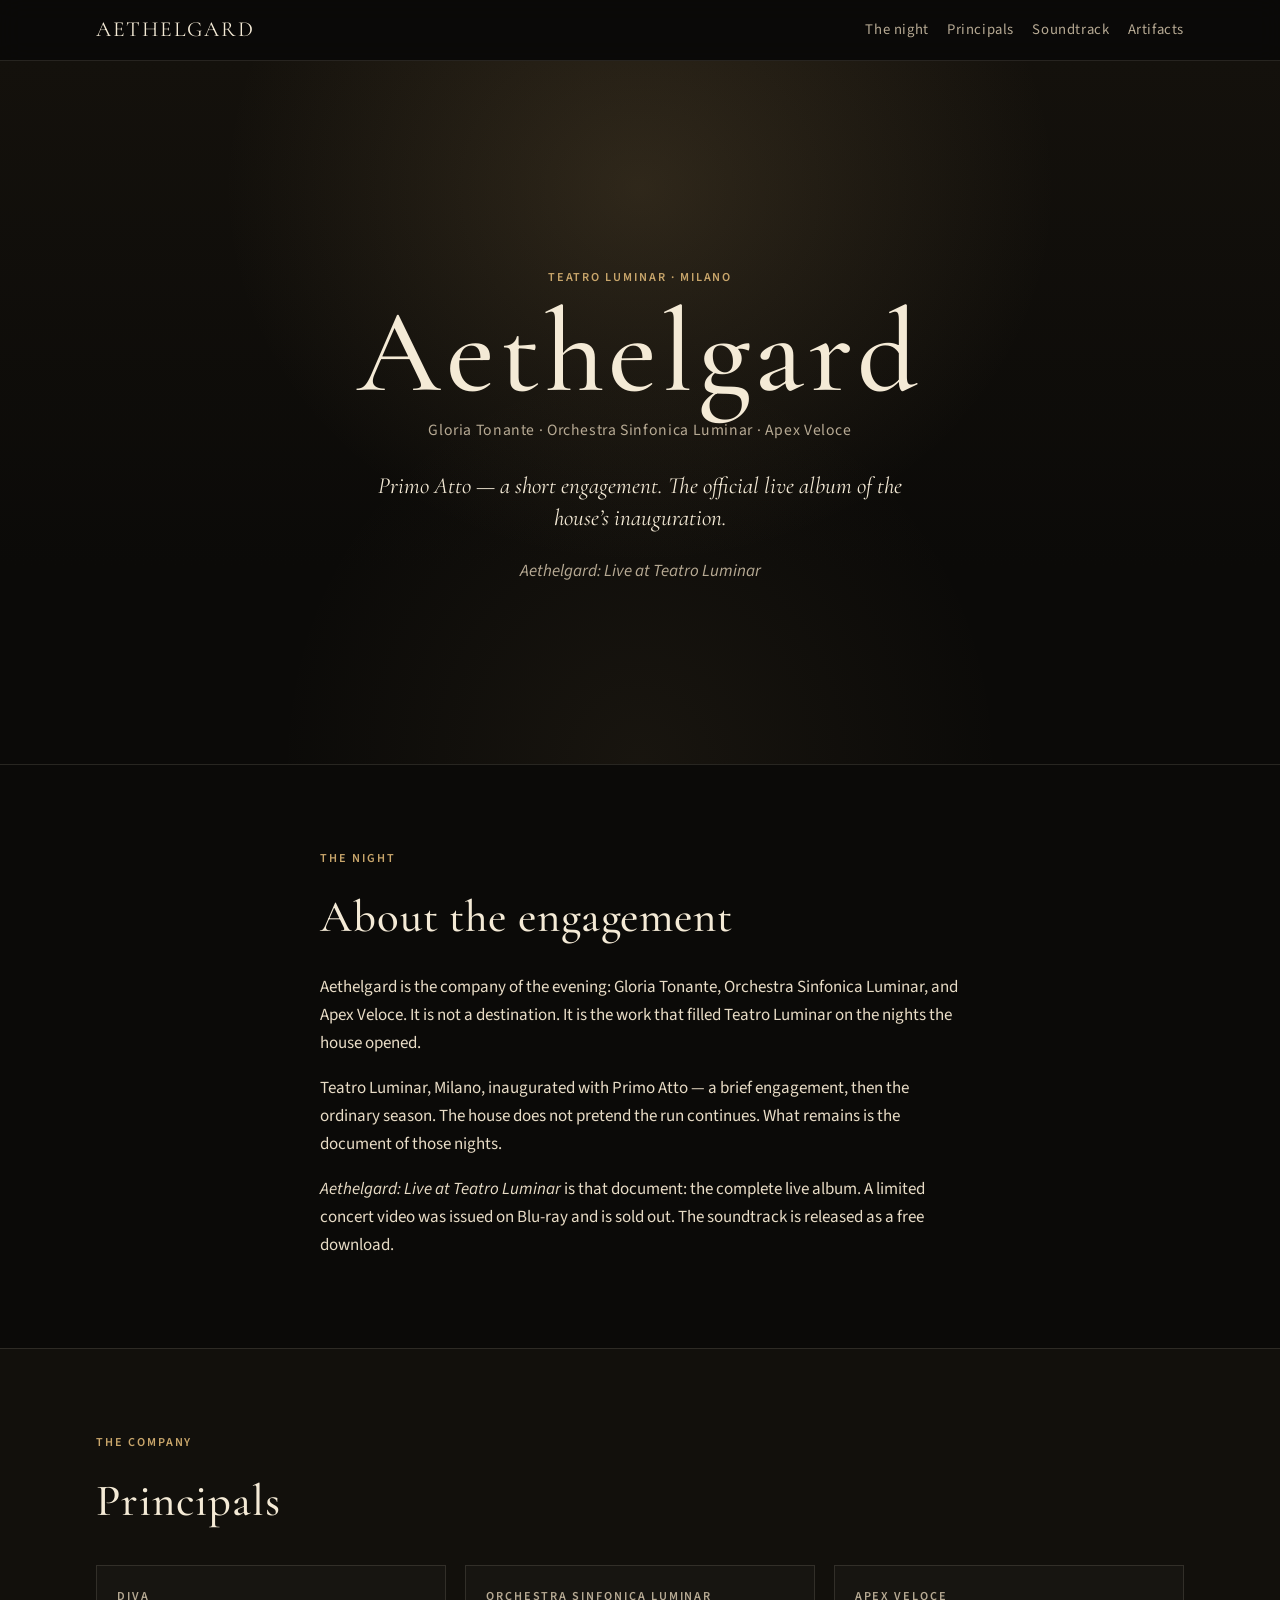
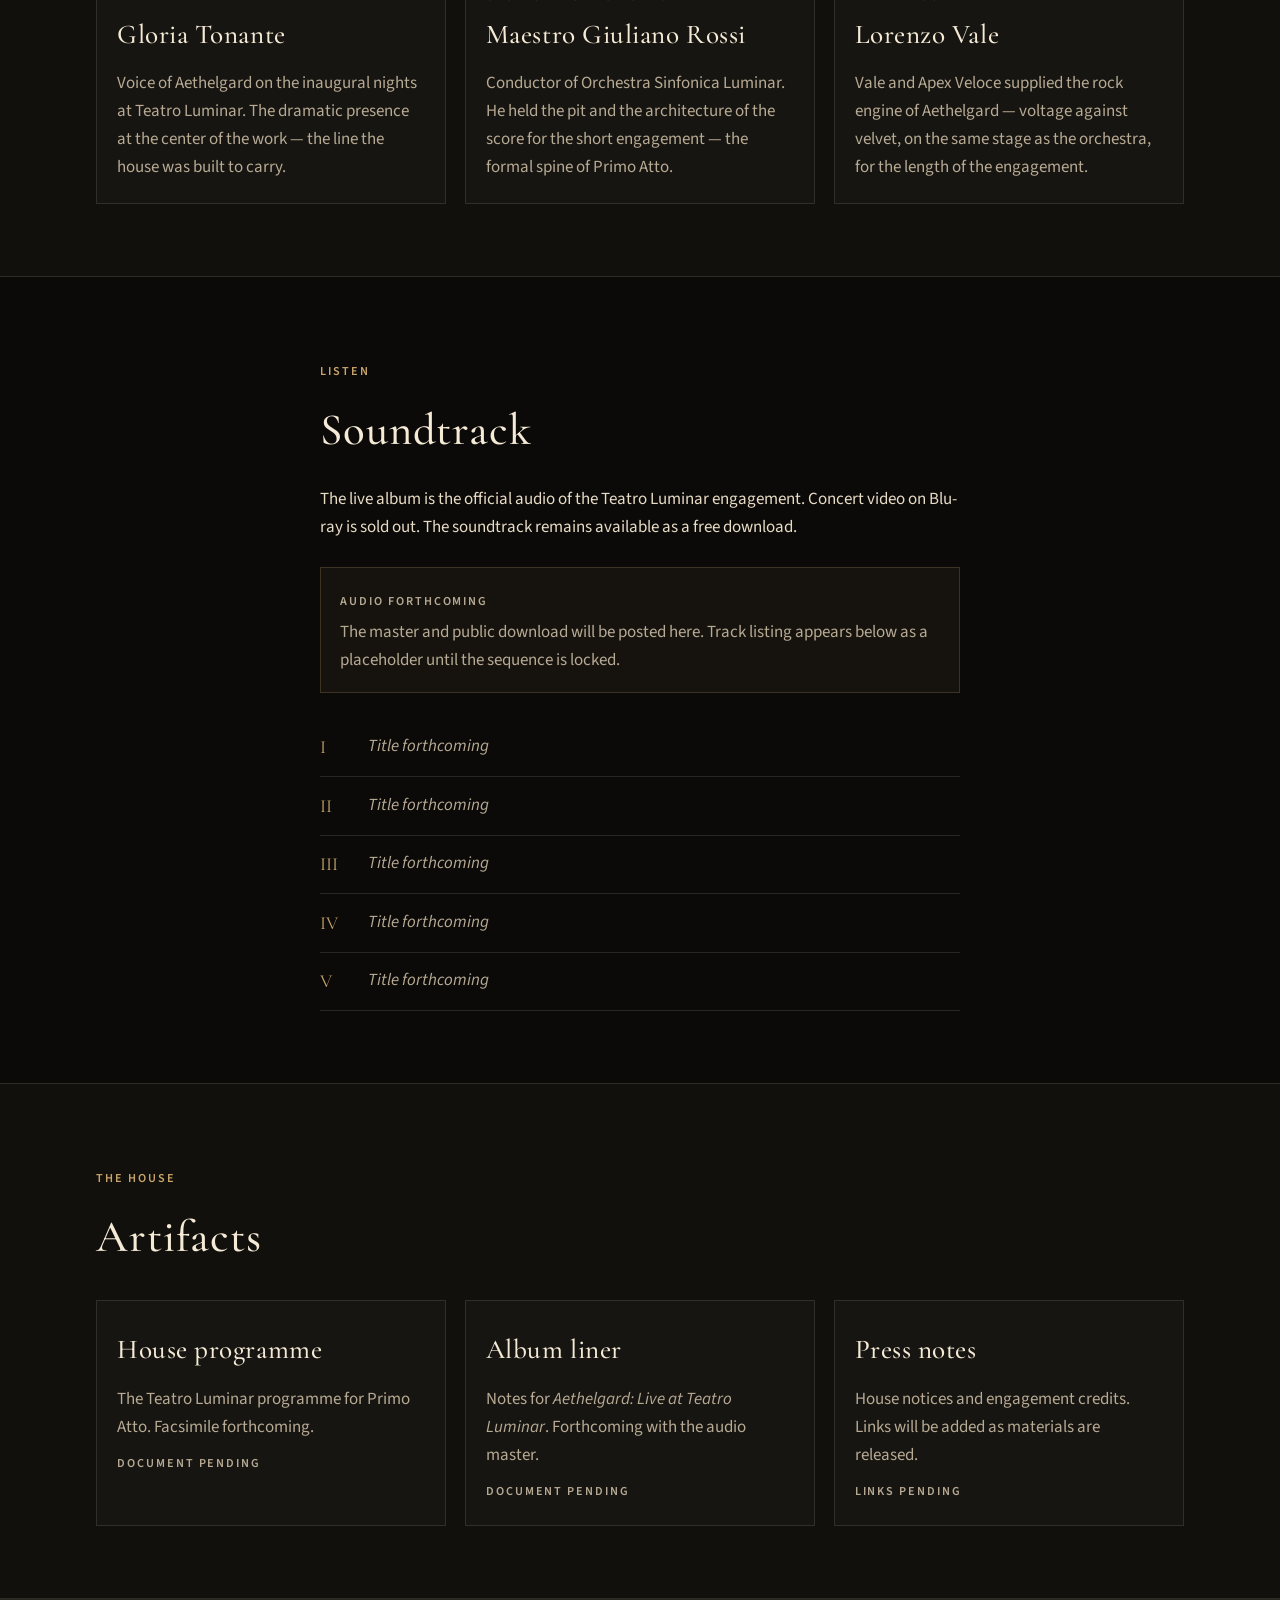
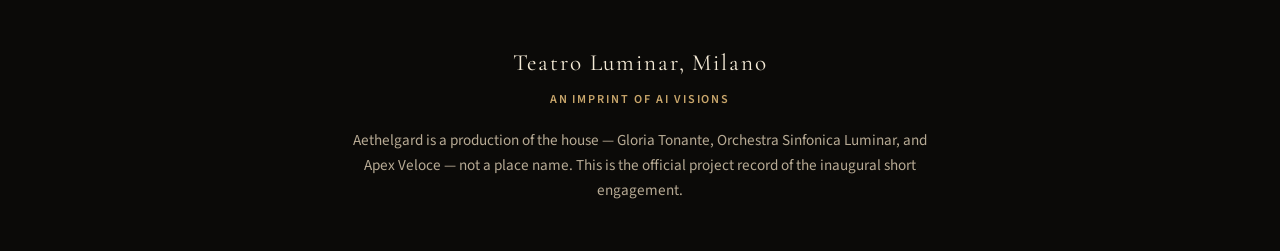
==== index.html @ 2eb3fdb1 "Add GitHub Pages stub for Aethelgard at Teatro Luminar. One-page static house site with hero, engage" ====
<!DOCTYPE html>
<html lang="en">
  <head>
    <meta charset="utf-8" />
    <meta name="viewport" content="width=device-width, initial-scale=1" />
    <title>Aethelgard — Live at Teatro Luminar</title>
    <meta
      name="description"
      content="Aethelgard: Live at Teatro Luminar, Milano. Official record of the inaugural short engagement — Gloria Tonante, Orchestra Sinfonica Luminar, and Apex Veloce."
    />
    <meta name="theme-color" content="#0b0a08" />
    <link rel="icon" href="favicon.svg" type="image/svg+xml" />
    <link rel="canonical" href="https://jrk123k.github.io/aethelgard-site/" />
    <meta property="og:title" content="Aethelgard — Live at Teatro Luminar" />
    <meta
      property="og:description"
      content="The official live album of a short engagement at Teatro Luminar, Milano. Primo Atto."
    />
    <meta property="og:type" content="website" />
    <meta property="og:url" content="https://jrk123k.github.io/aethelgard-site/" />
    <link rel="preconnect" href="https://fonts.googleapis.com" />
    <link rel="preconnect" href="https://fonts.gstatic.com" crossorigin />
    <link
      href="https://fonts.googleapis.com/css2?family=Cormorant+Garamond:ital,wght@0,400;0,500;0,600;0,700;1,400;1,500&family=Source+Sans+3:ital,wght@0,400;0,500;0,600;1,400&display=swap"
      rel="stylesheet"
    />
    <link rel="stylesheet" href="styles.css" />
  </head>
  <body>
    <a class="skip-link" href="#main">Skip to content</a>

    <header class="site-header">
      <div class="wrap header-inner">
        <a class="mark" href="#top">Aethelgard</a>
        <nav class="nav" aria-label="Primary">
          <a href="#about">The night</a>
          <a href="#principals">Principals</a>
          <a href="#soundtrack">Soundtrack</a>
          <a href="#artifacts">Artifacts</a>
        </nav>
      </div>
    </header>

    <main id="main">
      <section class="hero" id="top" aria-labelledby="hero-title">
        <div class="hero-glow" aria-hidden="true"></div>
        <div class="wrap hero-inner">
          <p class="eyebrow">Teatro Luminar · Milano</p>
          <h1 id="hero-title">Aethelgard</h1>
          <p class="hero-line">Gloria Tonante · Orchestra Sinfonica Luminar · Apex Veloce</p>
          <p class="hero-tag">
            Primo Atto — a short engagement. The official live album of the house’s
            inauguration.
          </p>
          <p class="hero-album"><cite>Aethelgard: Live at Teatro Luminar</cite></p>
        </div>
      </section>

      <section class="section" id="about" aria-labelledby="about-title">
        <div class="wrap narrow">
          <p class="section-kicker">The night</p>
          <h2 id="about-title">About the engagement</h2>
          <div class="prose">
            <p>
              Aethelgard is the company of the evening: Gloria Tonante, Orchestra
              Sinfonica Luminar, and Apex Veloce. It is not a destination. It is
              the work that filled Teatro Luminar on the nights the house opened.
            </p>
            <p>
              Teatro Luminar, Milano, inaugurated with Primo Atto — a brief
              engagement, then the ordinary season. The house does not pretend
              the run continues. What remains is the document of those nights.
            </p>
            <p>
              <cite>Aethelgard: Live at Teatro Luminar</cite> is that document:
              the complete live album. A limited concert video was issued on
              Blu-ray and is sold out. The soundtrack is released as a free
              download.
            </p>
          </div>
        </div>
      </section>

      <section class="section section-alt" id="principals" aria-labelledby="principals-title">
        <div class="wrap">
          <p class="section-kicker">The company</p>
          <h2 id="principals-title">Principals</h2>
          <ul class="cards">
            <li class="card">
              <p class="card-role">Diva</p>
              <h3>Gloria Tonante</h3>
              <p>
                Voice of Aethelgard on the inaugural nights at Teatro Luminar.
                The dramatic presence at the center of the work — the line the
                house was built to carry.
              </p>
            </li>
            <li class="card">
              <p class="card-role">Orchestra Sinfonica Luminar</p>
              <h3>Maestro Giuliano Rossi</h3>
              <p>
                Conductor of Orchestra Sinfonica Luminar. He held the pit and
                the architecture of the score for the short engagement — the
                formal spine of Primo Atto.
              </p>
            </li>
            <li class="card">
              <p class="card-role">Apex Veloce</p>
              <h3>Lorenzo Vale</h3>
              <p>
                Vale and Apex Veloce supplied the rock engine of Aethelgard —
                voltage against velvet, on the same stage as the orchestra, for
                the length of the engagement.
              </p>
            </li>
          </ul>
        </div>
      </section>

      <section class="section" id="soundtrack" aria-labelledby="soundtrack-title">
        <div class="wrap narrow">
          <p class="section-kicker">Listen</p>
          <h2 id="soundtrack-title">Soundtrack</h2>
          <div class="prose">
            <p>
              The live album is the official audio of the Teatro Luminar
              engagement. Concert video on Blu-ray is sold out. The soundtrack
              remains available as a free download.
            </p>
          </div>
          <div class="notice" role="status">
            <p class="notice-label">Audio forthcoming</p>
            <p>
              The master and public download will be posted here. Track listing
              appears below as a placeholder until the sequence is locked.
            </p>
          </div>
          <ol class="tracks" aria-label="Track listing placeholder">
            <li><span>I</span> <em>Title forthcoming</em></li>
            <li><span>II</span> <em>Title forthcoming</em></li>
            <li><span>III</span> <em>Title forthcoming</em></li>
            <li><span>IV</span> <em>Title forthcoming</em></li>
            <li><span>V</span> <em>Title forthcoming</em></li>
          </ol>
        </div>
      </section>

      <section class="section section-alt" id="artifacts" aria-labelledby="artifacts-title">
        <div class="wrap">
          <p class="section-kicker">The house</p>
          <h2 id="artifacts-title">Artifacts</h2>
          <ul class="artifacts">
            <li>
              <h3>House programme</h3>
              <p>The Teatro Luminar programme for Primo Atto. Facsimile forthcoming.</p>
              <p class="pending">Document pending</p>
            </li>
            <li>
              <h3>Album liner</h3>
              <p>Notes for <cite>Aethelgard: Live at Teatro Luminar</cite>. Forthcoming with the audio master.</p>
              <p class="pending">Document pending</p>
            </li>
            <li>
              <h3>Press notes</h3>
              <p>House notices and engagement credits. Links will be added as materials are released.</p>
              <p class="pending">Links pending</p>
            </li>
          </ul>
        </div>
      </section>
    </main>

    <footer class="site-footer">
      <div class="wrap footer-inner">
        <p class="footer-house">Teatro Luminar, Milano</p>
        <p class="footer-imprint">An imprint of AI Visions</p>
        <p class="footer-note">
          Aethelgard is a production of the house — Gloria Tonante, Orchestra
          Sinfonica Luminar, and Apex Veloce — not a place name. This is the
          official project record of the inaugural short engagement.
        </p>
      </div>
    </footer>
  </body>
</html>
---- styles.css ----
:root {
  --bg: #0b0a08;
  --bg-alt: #12100c;
  --ink: #f4ead6;
  --muted: #b7aa94;
  --gold: #c9a66b;
  --gold-soft: rgba(201, 166, 107, 0.22);
  --line: rgba(244, 234, 214, 0.12);
  --max: 68rem;
  --narrow: 40rem;
}

*,
*::before,
*::after {
  box-sizing: border-box;
}

html {
  scroll-behavior: smooth;
}

body {
  margin: 0;
  background: var(--bg);
  color: var(--ink);
  font-family: "Source Sans 3", "Segoe UI", sans-serif;
  font-size: 1.0625rem;
  line-height: 1.65;
}

img {
  max-width: 100%;
}

cite {
  font-style: italic;
}

a {
  color: var(--gold);
  text-decoration-thickness: 1px;
  text-underline-offset: 0.18em;
}

a:hover {
  color: #e4c892;
}

:focus-visible {
  outline: 2px solid var(--gold);
  outline-offset: 3px;
}

.skip-link {
  position: absolute;
  left: 1rem;
  top: -3rem;
  z-index: 20;
  background: var(--gold);
  color: #1a140c;
  padding: 0.4rem 0.7rem;
  font-weight: 600;
}

.skip-link:focus {
  top: 0.75rem;
}

.wrap {
  width: min(100% - 2rem, var(--max));
  margin-inline: auto;
}

.narrow {
  width: min(100% - 2rem, var(--narrow));
}

.site-header {
  position: sticky;
  top: 0;
  z-index: 10;
  background: rgba(11, 10, 8, 0.88);
  backdrop-filter: blur(12px);
  border-bottom: 1px solid var(--line);
}

.header-inner {
  display: flex;
  align-items: center;
  justify-content: space-between;
  gap: 1rem;
  min-height: 3.75rem;
}

.mark {
  color: var(--ink);
  text-decoration: none;
  font-family: "Cormorant Garamond", "Times New Roman", serif;
  font-size: 1.35rem;
  letter-spacing: 0.08em;
  text-transform: uppercase;
}

.nav {
  display: flex;
  flex-wrap: wrap;
  gap: 0.85rem 1.15rem;
}

.nav a {
  color: var(--muted);
  text-decoration: none;
  font-size: 0.92rem;
  letter-spacing: 0.04em;
}

.nav a:hover,
.nav a:focus-visible {
  color: var(--ink);
}

.hero {
  position: relative;
  overflow: hidden;
  min-height: min(86vh, 44rem);
  display: grid;
  place-items: center;
  text-align: center;
  border-bottom: 1px solid var(--line);
  padding: 5.5rem 0 4.5rem;
}

.hero-glow {
  position: absolute;
  inset: 0;
  background:
    radial-gradient(ellipse at 50% 18%, rgba(201, 166, 107, 0.16), transparent 46%),
    radial-gradient(ellipse at 50% 100%, rgba(201, 166, 107, 0.07), transparent 40%),
    linear-gradient(180deg, #14110c 0%, var(--bg) 72%);
  pointer-events: none;
}

.hero-inner {
  position: relative;
}

.eyebrow,
.section-kicker,
.card-role,
.notice-label,
.pending,
.footer-imprint {
  color: var(--gold);
  letter-spacing: 0.16em;
  text-transform: uppercase;
  font-size: 0.76rem;
  font-weight: 600;
}

.hero h1 {
  margin: 0.55rem 0 0.7rem;
  font-family: "Cormorant Garamond", "Times New Roman", serif;
  font-weight: 500;
  font-size: clamp(3.4rem, 12vw, 7.4rem);
  line-height: 0.9;
  letter-spacing: 0.04em;
}

.hero-line {
  margin: 0;
  color: var(--muted);
  font-size: 0.98rem;
  letter-spacing: 0.04em;
}

.hero-tag {
  max-width: 34rem;
  margin: 1.6rem auto 0;
  color: var(--ink);
  font-family: "Cormorant Garamond", "Times New Roman", serif;
  font-size: 1.45rem;
  font-style: italic;
  line-height: 1.4;
}

.hero-album {
  margin: 1.4rem 0 0;
  color: var(--muted);
}

.section {
  padding: 4.5rem 0;
}

.section-alt {
  background: var(--bg-alt);
  border-block: 1px solid var(--line);
}

.section h2,
.card h3,
.artifacts h3 {
  margin: 0.35rem 0 1.1rem;
  font-family: "Cormorant Garamond", "Times New Roman", serif;
  font-weight: 500;
  font-size: clamp(2rem, 5vw, 2.8rem);
  letter-spacing: 0.02em;
}

.prose p {
  margin: 0 0 1.05rem;
  color: #e8dcc6;
}

.cards,
.artifacts,
.tracks {
  list-style: none;
  padding: 0;
  margin: 1.6rem 0 0;
}

.cards,
.artifacts {
  display: grid;
  gap: 1.15rem;
}

@media (min-width: 800px) {
  .cards,
  .artifacts {
    grid-template-columns: repeat(3, 1fr);
  }
}

.card,
.artifacts li {
  background: rgba(255, 255, 255, 0.02);
  border: 1px solid var(--line);
  padding: 1.35rem 1.25rem 1.4rem;
}

.card h3,
.artifacts h3 {
  font-size: 1.7rem;
  margin-bottom: 0.7rem;
}

.card p,
.artifacts p {
  margin: 0;
  color: var(--muted);
}

.card p + p,
.artifacts p + p {
  margin-top: 0.85rem;
}

.notice {
  margin-top: 1.6rem;
  padding: 1.15rem 1.2rem;
  border: 1px solid var(--gold-soft);
  background: rgba(201, 166, 107, 0.06);
}

.notice p {
  margin: 0.35rem 0 0;
  color: var(--muted);
}

.tracks li {
  display: grid;
  grid-template-columns: 2.2rem 1fr;
  gap: 0.8rem;
  padding: 0.85rem 0;
  border-bottom: 1px solid var(--line);
  color: var(--muted);
}

.tracks span {
  color: var(--gold);
  font-family: "Cormorant Garamond", "Times New Roman", serif;
  font-size: 1.15rem;
}

.pending {
  margin-top: 1rem;
}

.site-footer {
  padding: 2.8rem 0 3rem;
  border-top: 1px solid var(--line);
}

.footer-inner {
  text-align: center;
}

.footer-house {
  margin: 0;
  font-family: "Cormorant Garamond", "Times New Roman", serif;
  font-size: 1.45rem;
  letter-spacing: 0.08em;
}

.footer-imprint {
  margin: 0.45rem 0 1.1rem;
}

.footer-note {
  margin: 0 auto;
  max-width: 36rem;
  color: var(--muted);
  font-size: 0.95rem;
}

@media (max-width: 700px) {
  .header-inner {
    flex-direction: column;
    align-items: flex-start;
    padding: 0.75rem 0 0.9rem;
  }

  .hero {
    min-height: auto;
    padding: 4.2rem 0 3.4rem;
  }
}

@media (prefers-reduced-motion: reduce) {
  html {
    scroll-behavior: auto;
  }
}
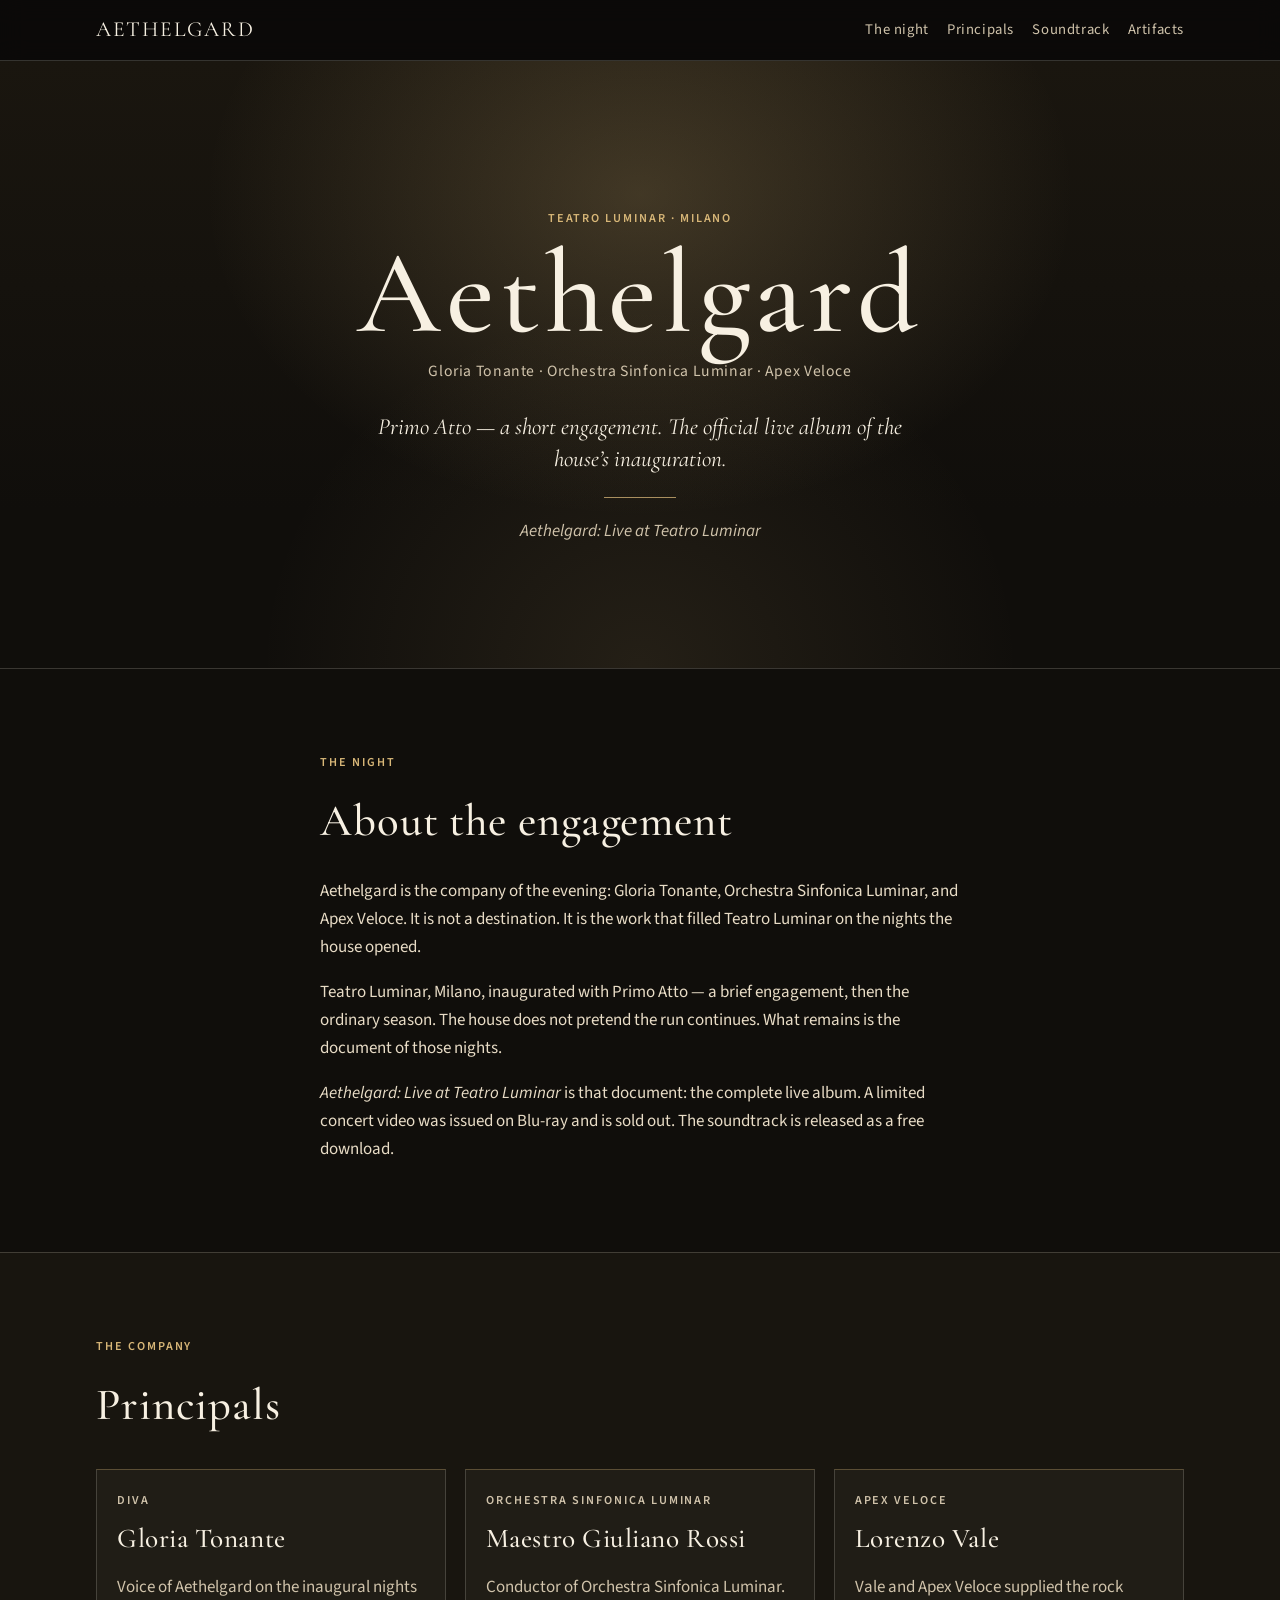
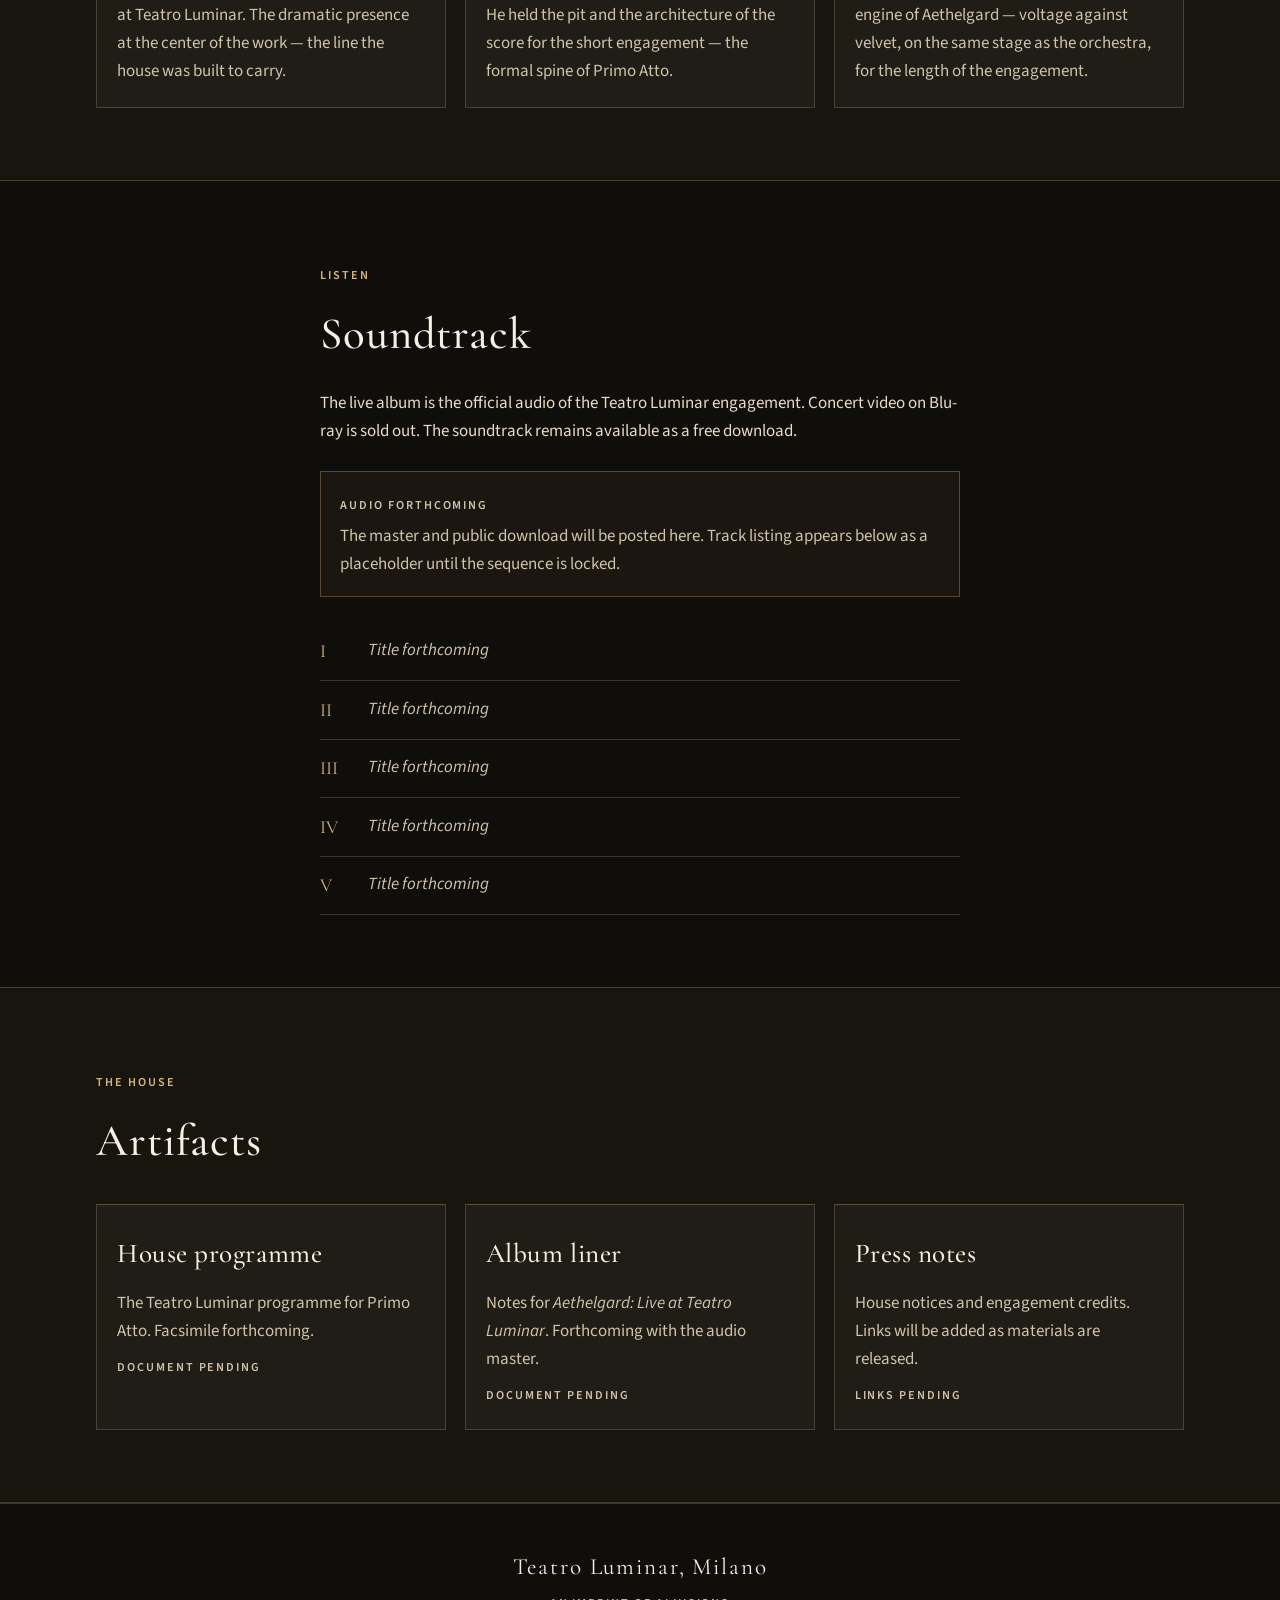
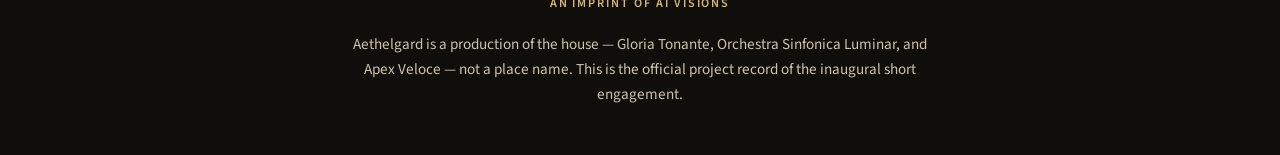
==== commit ba4dda8e: "Raise contrast and tighten the concert-house layout. Gold rules, clearer cards, and loaded fonts on " ====
--- a/index.html
+++ b/index.html
@@ -52,6 +52,7 @@
             Primo Atto — a short engagement. The official live album of the house’s
             inauguration.
           </p>
+          <div class="hero-rule" aria-hidden="true"></div>
           <p class="hero-album"><cite>Aethelgard: Live at Teatro Luminar</cite></p>
         </div>
       </section>
--- a/styles.css
+++ b/styles.css
@@ -1,11 +1,11 @@
 :root {
-  --bg: #0b0a08;
-  --bg-alt: #12100c;
-  --ink: #f4ead6;
-  --muted: #b7aa94;
-  --gold: #c9a66b;
-  --gold-soft: rgba(201, 166, 107, 0.22);
-  --line: rgba(244, 234, 214, 0.12);
+  --bg: #100e0b;
+  --bg-alt: #18150f;
+  --ink: #f7f0e2;
+  --muted: #d0c3ab;
+  --gold: #d8b778;
+  --gold-soft: rgba(216, 183, 120, 0.32);
+  --line: rgba(247, 240, 226, 0.18);
   --max: 68rem;
   --narrow: 40rem;
 }
@@ -123,21 +123,21 @@
 .hero {
   position: relative;
   overflow: hidden;
-  min-height: min(86vh, 44rem);
+  min-height: min(78vh, 38rem);
   display: grid;
   place-items: center;
   text-align: center;
   border-bottom: 1px solid var(--line);
-  padding: 5.5rem 0 4.5rem;
+  padding: 4.8rem 0 4rem;
 }
 
 .hero-glow {
   position: absolute;
   inset: 0;
   background:
-    radial-gradient(ellipse at 50% 18%, rgba(201, 166, 107, 0.16), transparent 46%),
-    radial-gradient(ellipse at 50% 100%, rgba(201, 166, 107, 0.07), transparent 40%),
-    linear-gradient(180deg, #14110c 0%, var(--bg) 72%);
+    radial-gradient(ellipse at 50% 22%, rgba(216, 183, 120, 0.22), transparent 48%),
+    radial-gradient(ellipse at 50% 100%, rgba(216, 183, 120, 0.1), transparent 42%),
+    linear-gradient(180deg, #1a160f 0%, var(--bg) 74%);
   pointer-events: none;
 }
 
@@ -184,8 +184,16 @@
   line-height: 1.4;
 }
 
+.hero-rule {
+  width: 4.5rem;
+  height: 1px;
+  margin: 1.35rem auto 0;
+  background: var(--gold);
+  opacity: 0.75;
+}
+
 .hero-album {
-  margin: 1.4rem 0 0;
+  margin: 1.15rem 0 0;
   color: var(--muted);
 }
 
@@ -236,8 +244,9 @@
 
 .card,
 .artifacts li {
-  background: rgba(255, 255, 255, 0.02);
+  background: rgba(255, 248, 230, 0.035);
   border: 1px solid var(--line);
+  border-top: 1px solid var(--gold-soft);
   padding: 1.35rem 1.25rem 1.4rem;
 }
 
